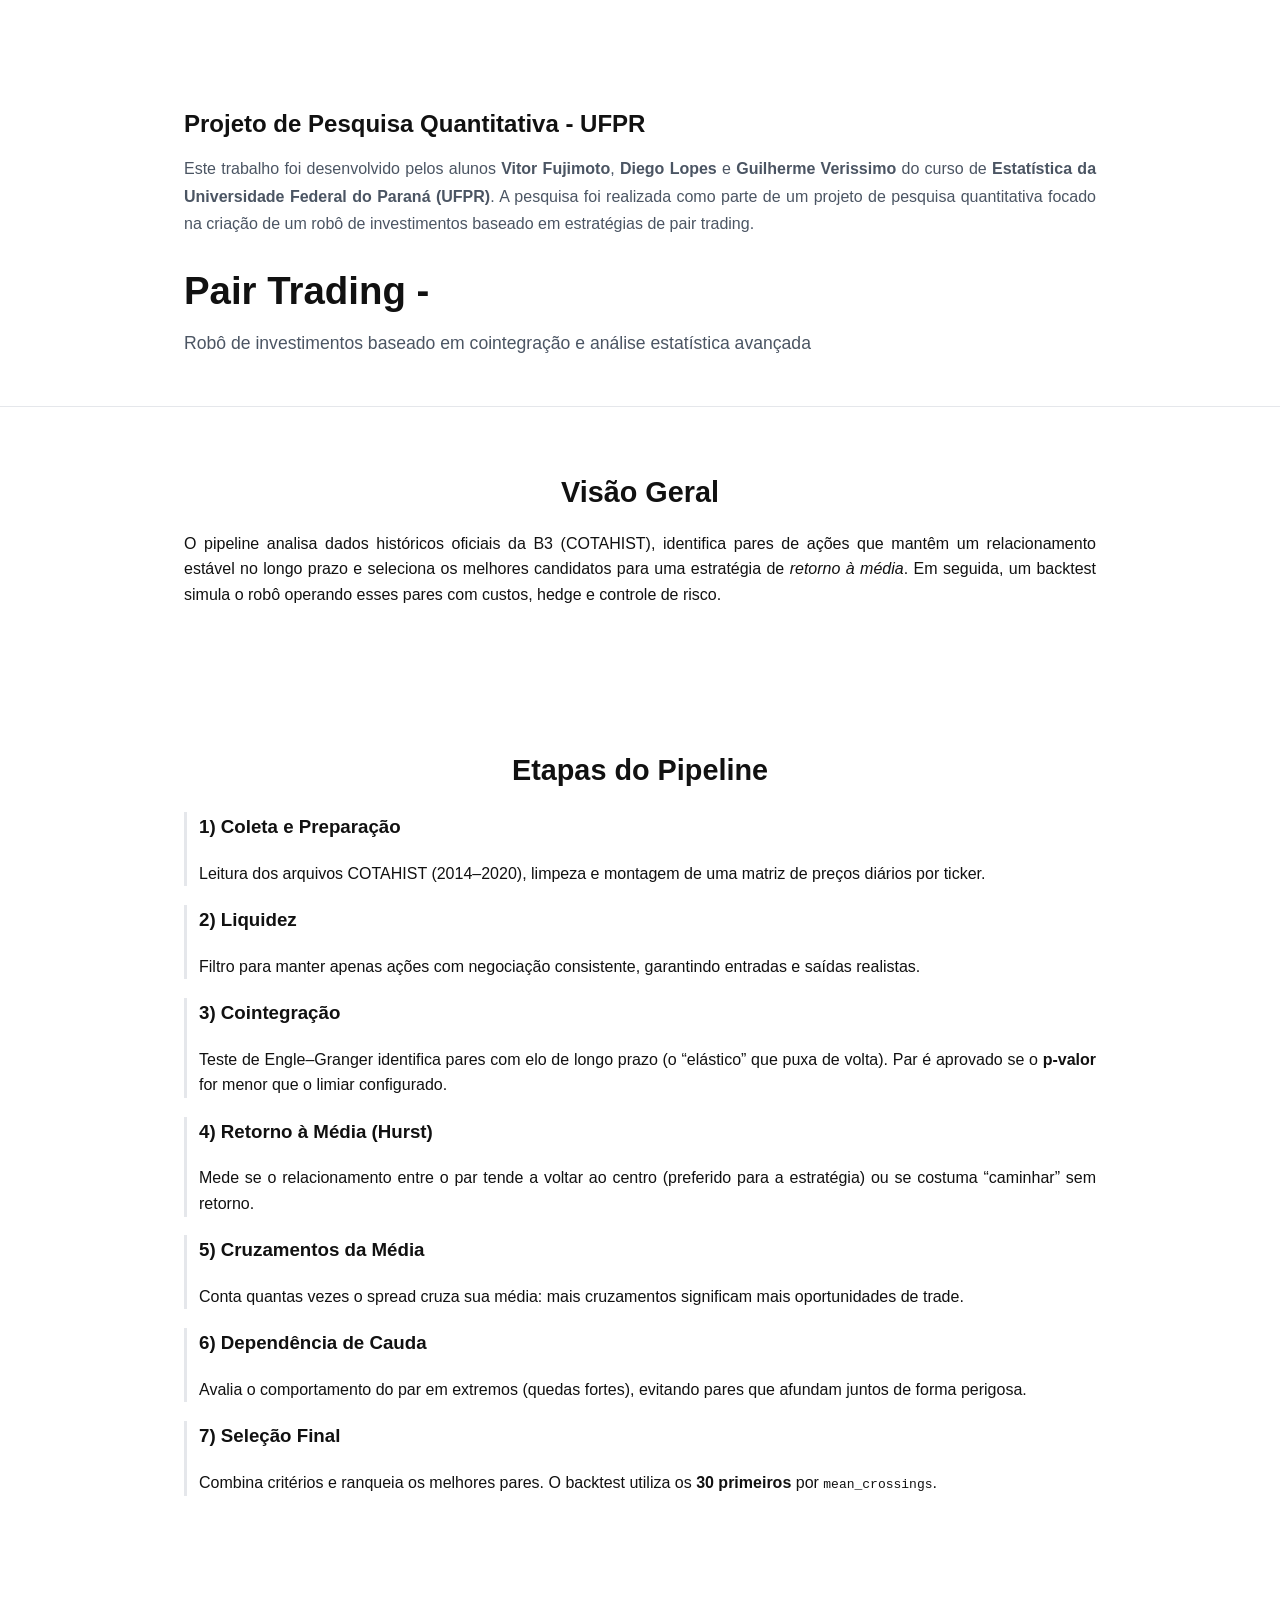
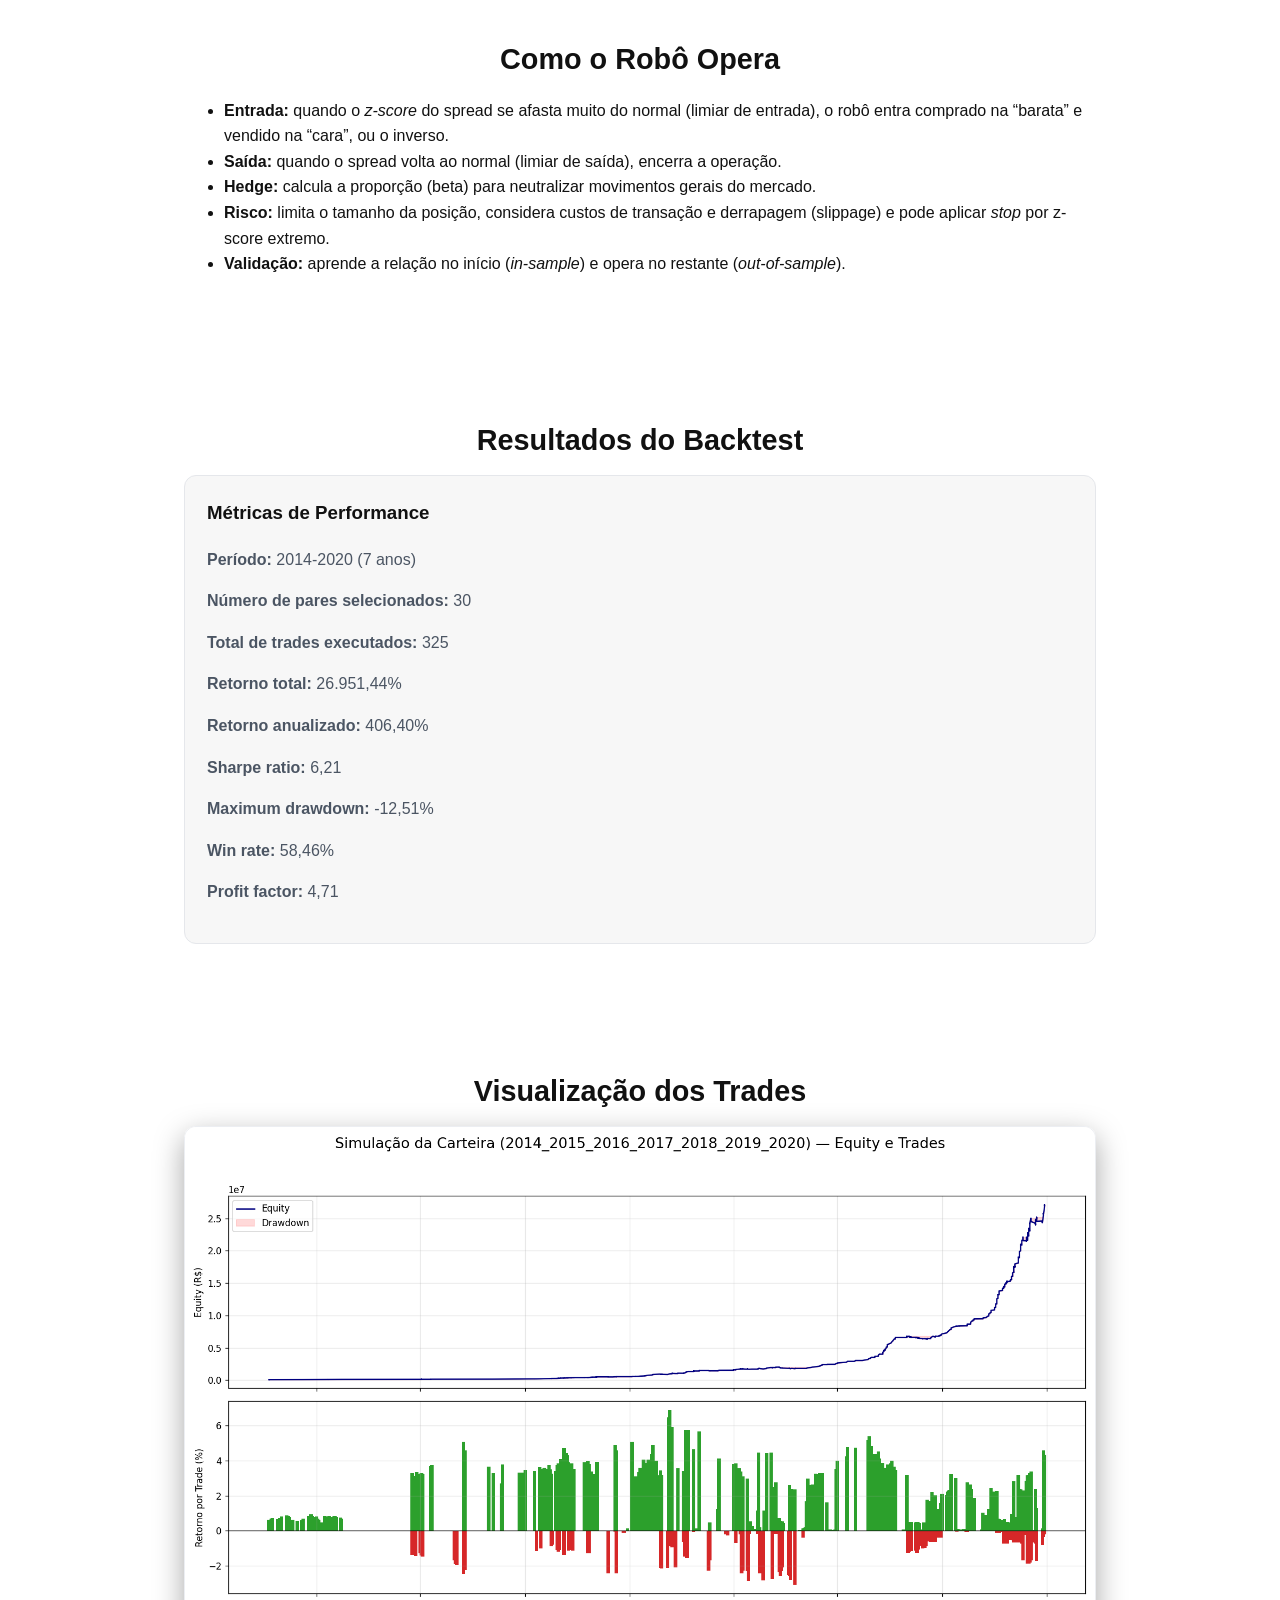
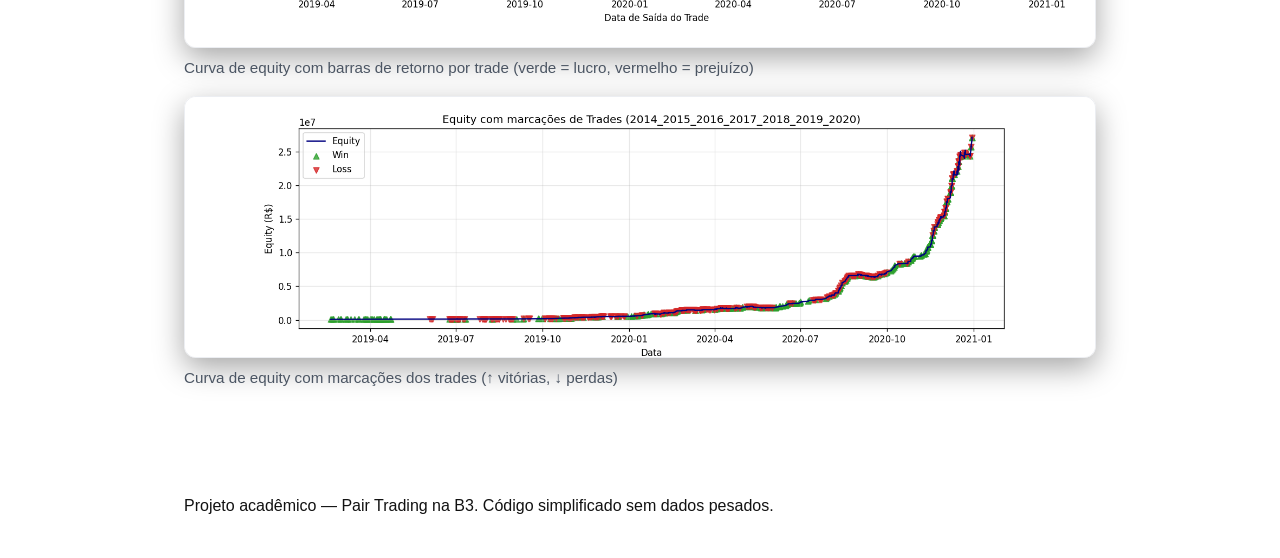
==== site/index.html @ 99803b83 "Publish site via GitHub Pages structure (root index -> site/)" ====
<!DOCTYPE html>
<html lang="pt-BR">
<head>
  <meta charset="UTF-8">
  <meta name="viewport" content="width=device-width, initial-scale=1.0">
  <title>Pair Trading - Estratégia Quantitativa</title>
  <link rel="stylesheet" href="styles.css">
</head>
<body>
  <!-- Hero -->
  <section class="hero">
    <div class="container">
      <div class="context-section reveal">
        <h2>Projeto de Pesquisa Quantitativa - UFPR</h2>
        <p>Este trabalho foi desenvolvido pelos alunos <strong>Vitor Fujimoto</strong>, <strong>Diego Lopes</strong> e <strong>Guilherme Verissimo</strong> do curso de <strong>Estatística da Universidade Federal do Paraná (UFPR)</strong>. A pesquisa foi realizada como parte de um projeto de pesquisa quantitativa focado na criação de um robô de investimentos baseado em estratégias de pair trading.</p>
      </div>
      
      <h1 class="main-title">Pair Trading - Estratégia Quantitativa</h1>
      <p class="subtitle">Robô de investimentos baseado em cointegração e análise estatística avançada</p>
      <!-- CTA removido: Ver Estratégia -->
      
      <!-- Métricas removidas da primeira sessão conforme solicitado -->
    </div>
  </section>

  <main>
    <section id="visao-geral" class="section">
      <div class="container">
        <h2>Visão Geral</h2>
        <p>O pipeline analisa dados históricos oficiais da B3 (COTAHIST), identifica pares de ações que mantêm um relacionamento estável no longo prazo e seleciona os melhores candidatos para uma estratégia de <em>retorno à média</em>. Em seguida, um backtest simula o robô operando esses pares com custos, hedge e controle de risco.</p>
      </div>
    </section>

    <section id="pipeline" class="section">
      <div class="container">
        <h2>Etapas do Pipeline</h2>
        <div class="steps">
          <div class="step">
            <h3>1) Coleta e Preparação</h3>
            <p>Leitura dos arquivos COTAHIST (2014–2020), limpeza e montagem de uma matriz de preços diários por ticker.</p>
          </div>
          <div class="step">
            <h3>2) Liquidez</h3>
            <p>Filtro para manter apenas ações com negociação consistente, garantindo entradas e saídas realistas.</p>
          </div>
          <div class="step">
            <h3>3) Cointegração</h3>
            <p>Teste de Engle–Granger identifica pares com elo de longo prazo (o “elástico” que puxa de volta). Par é aprovado se o <strong>p-valor</strong> for menor que o limiar configurado.</p>
          </div>
          <div class="step">
            <h3>4) Retorno à Média (Hurst)</h3>
            <p>Mede se o relacionamento entre o par tende a voltar ao centro (preferido para a estratégia) ou se costuma “caminhar” sem retorno.</p>
          </div>
          <div class="step">
            <h3>5) Cruzamentos da Média</h3>
            <p>Conta quantas vezes o spread cruza sua média: mais cruzamentos significam mais oportunidades de trade.</p>
          </div>
          <div class="step">
            <h3>6) Dependência de Cauda</h3>
            <p>Avalia o comportamento do par em extremos (quedas fortes), evitando pares que afundam juntos de forma perigosa.</p>
          </div>
          <div class="step">
            <h3>7) Seleção Final</h3>
            <p>Combina critérios e ranqueia os melhores pares. O backtest utiliza os <strong>30 primeiros</strong> por <code>mean_crossings</code>.</p>
          </div>
        </div>
      </div>
    </section>

    <section id="robô" class="section">
      <div class="container">
        <h2>Como o Robô Opera</h2>
        <ul class="bullets">
          <li><strong>Entrada:</strong> quando o <em>z-score</em> do spread se afasta muito do normal (limiar de entrada), o robô entra comprado na “barata” e vendido na “cara”, ou o inverso.</li>
          <li><strong>Saída:</strong> quando o spread volta ao normal (limiar de saída), encerra a operação.</li>
          <li><strong>Hedge:</strong> calcula a proporção (beta) para neutralizar movimentos gerais do mercado.</li>
          <li><strong>Risco:</strong> limita o tamanho da posição, considera custos de transação e derrapagem (slippage) e pode aplicar <em>stop</em> por z-score extremo.</li>
          <li><strong>Validação:</strong> aprende a relação no início (<em>in-sample</em>) e opera no restante (<em>out-of-sample</em>).</li>
        </ul>
      </div>
    </section>



    <!-- Resultados do Backtest (Carteira) -->
    <section class="section">
      <div class="container">
        <h2>Resultados do Backtest</h2>
        <div class="card reveal">
          <h3>Métricas de Performance</h3>
          <p><strong>Período:</strong> 2014-2020 (7 anos)</p>
          <p><strong>Número de pares selecionados:</strong> 30</p>
          <p><strong>Total de trades executados:</strong> 325</p>
          <p><strong>Retorno total:</strong> <span data-anim="metric">26.951,44%</span></p>
          <p><strong>Retorno anualizado:</strong> <span data-anim="metric">406,40%</span></p>
          <p><strong>Sharpe ratio:</strong> <span data-anim="metric">6,21</span></p>
          <p><strong>Maximum drawdown:</strong> <span data-anim="metric">-12,51%</span></p>
          <p><strong>Win rate:</strong> <span data-anim="metric">58,46%</span></p>
          <p><strong>Profit factor:</strong> <span data-anim="metric">4,71</span></p>
        </div>
      </div>
    </section>

    <!-- Gráficos -->
    <section id="graficos" class="section">
      <div class="container">
        <h2>Visualização dos Trades</h2>
        <div class="gallery">
          <figure class="reveal">
            <img src="assets/portfolio_equity_and_trades.png" alt="Curva de Equity com Retornos por Trade" class="lightbox-target">
            <figcaption>Curva de equity com barras de retorno por trade (verde = lucro, vermelho = prejuízo)</figcaption>
          </figure>
          <figure class="reveal">
            <img src="assets/portfolio_equity_marks.png" alt="Curva de Equity com Marcações de Trades" class="lightbox-target">
            <figcaption>Curva de equity com marcações dos trades (↑ vitórias, ↓ perdas)</figcaption>
          </figure>
        </div>
      </div>
    </section>


  </main>

  <footer class="footer">
    <div class="container">
      <p>Projeto acadêmico — Pair Trading na B3. Código simplificado sem dados pesados.</p>
    </div>
  </footer>

  <script src="script.js"></script>
</body>
</html>
---- site/styles.css ----
/* Base */
:root {
  --bg: #ffffff;
  --bg2: #ffffff;
  --text: #111111;
  --muted: #4b5563; /* cinza médio */
  --primary: #000000; /* preto */
  --accent: #000000; /* preto para detalhes */
  --card: #f7f7f7; /* cinza muito claro */
}

* { box-sizing: border-box; }
html, body { margin: 0; padding: 0; }
body {
  font-family: sans-serif;
  background: var(--bg);
  color: var(--text);
  line-height: 1.6;
}

.container {
  max-width: 960px; /* central mais estreito, estilo minimal */
  margin: 0 auto;
  padding: 24px;
}

/* Hero */
.hero {
  background: var(--bg);
  border-bottom: 1px solid #e5e7eb;
  padding: 40px 0;
}

/* Context Section */
.context-section {
  background: transparent;
  border: none;
  border-radius: 0;
  padding: 0;
  margin-bottom: 24px;
}
.context-section h2 {
  font-size: 1.5rem;
  margin: 0 0 12px;
  color: var(--text);
}
.context-section p {
  color: var(--muted);
  line-height: 1.7;
  margin: 0;
}

/* Main Title */
.main-title {
  font-size: 2.4rem;
  margin: 0 0 8px;
  color: var(--text);
  opacity: 0; /* Inicialmente invisível para o efeito typewriter */
  min-height: 1.2em; /* Evitar layout shift durante typewriter */
}

.subtitle { 
  color: var(--muted); 
  margin: 8px 0 24px; 
  font-size: 1.1rem;
}

.hero .cta {
  display: inline-block;
  padding: 10px 16px;
  background: #000;
  color: #fff;
  border-radius: 6px;
  text-decoration: none;
  font-weight: 600;
  margin-bottom: 24px;
  transition: opacity 0.2s ease;
}
.hero .cta:hover {
  opacity: 0.85;
}

.hero .metrics {
  display: grid;
  grid-template-columns: repeat(4, 1fr);
  gap: 16px;
  margin-top: 20px;
}
.hero .metric {
  background: rgba(11,19,43,0.65);
  border: 1px solid rgba(148,163,184,0.15);
  padding: 14px 16px;
  border-radius: 12px;
  transition: transform 0.3s ease, box-shadow 0.3s ease;
}
.hero .metric:hover {
  transform: translateY(-3px);
  box-shadow: 0 8px 20px rgba(0,0,0,0.3);
}
.hero .metric small { color: var(--muted); }
.hero .metric strong { font-size: 1.2rem; }

/* Sections */
.section { padding: 38px 0; }
.section h2 {
  font-size: 1.8rem; margin: 0 0 12px;
  color: var(--text);
  text-align: center; /* títulos centralizados */
}
.section .card {
  background: var(--card);
  border: 1px solid #e5e7eb;
  padding: 22px;
  border-radius: 12px;
}
.section p, .card p, .context-section p { text-align: justify; } /* textos justificados */
.step { border-left: 3px solid #e5e7eb; padding-left: 12px; margin: 10px 0; }
.reveal { opacity: 0; transform: translateY(12px); transition: all 0.6s ease; }
.reveal.visible { opacity: 1; transform: translateY(0); }

/* Gallery - full width images */
.gallery {
  display: grid;
  grid-template-columns: 1fr; /* single column full width */
  gap: 16px;
}
.gallery figure { margin: 0; }
.gallery img {
  width: 100%;
  height: auto;
  display: block;
  border-radius: 12px;
  border: 1px solid rgba(148,163,184,0.18);
  box-shadow: 0 10px 30px rgba(0,0,0,0.35);
}
.gallery figcaption { color: var(--muted); font-size: 0.95rem; margin-top: 8px; }

/* Lightbox */
.lightbox {
  position: fixed; inset: 0; background: rgba(0,0,0,0.75);
  display: none; align-items: center; justify-content: center;
  z-index: 1000;
}
.lightbox.show { display: flex; }
.lightbox img { max-width: 92vw; max-height: 92vh; border-radius: 12px; }
.lightbox .close {
  position: absolute; top: 24px; right: 24px; font-size: 22px;
  color: #fff; cursor: pointer; user-select: none;
}

/* Progress bar */
.progress {
  position: fixed; top: 0; left: 0; height: 2px; width: 0;
  background: #000;
  z-index: 1001;
}

/* Theme toggle */
.theme-toggle {
  position: fixed; right: 24px; bottom: 24px;
  background: rgba(11,19,43,0.65);
  border: 1px solid rgba(148,163,184,0.25);
  color: var(--text);
  padding: 8px 10px; border-radius: 8px; cursor: pointer;
}

/* Cards */
.card h3 { margin-top: 0; }
.card p { color: var(--muted); }

/* Dark mode */
body.dark {
  --bg: #0a0f1f;
  --bg2: #0a0e1a;
  --text: #e5e7eb;
  --muted: #93a1b1;
  --primary: #22c55e;
  --accent: #60a5fa;
  --card: #0b132b;
}

/* Responsive */
@media (max-width: 880px) {
  .hero .metrics { grid-template-columns: repeat(2, 1fr); }
}
@media (max-width: 520px) {
  .hero .metrics { grid-template-columns: 1fr; }
}
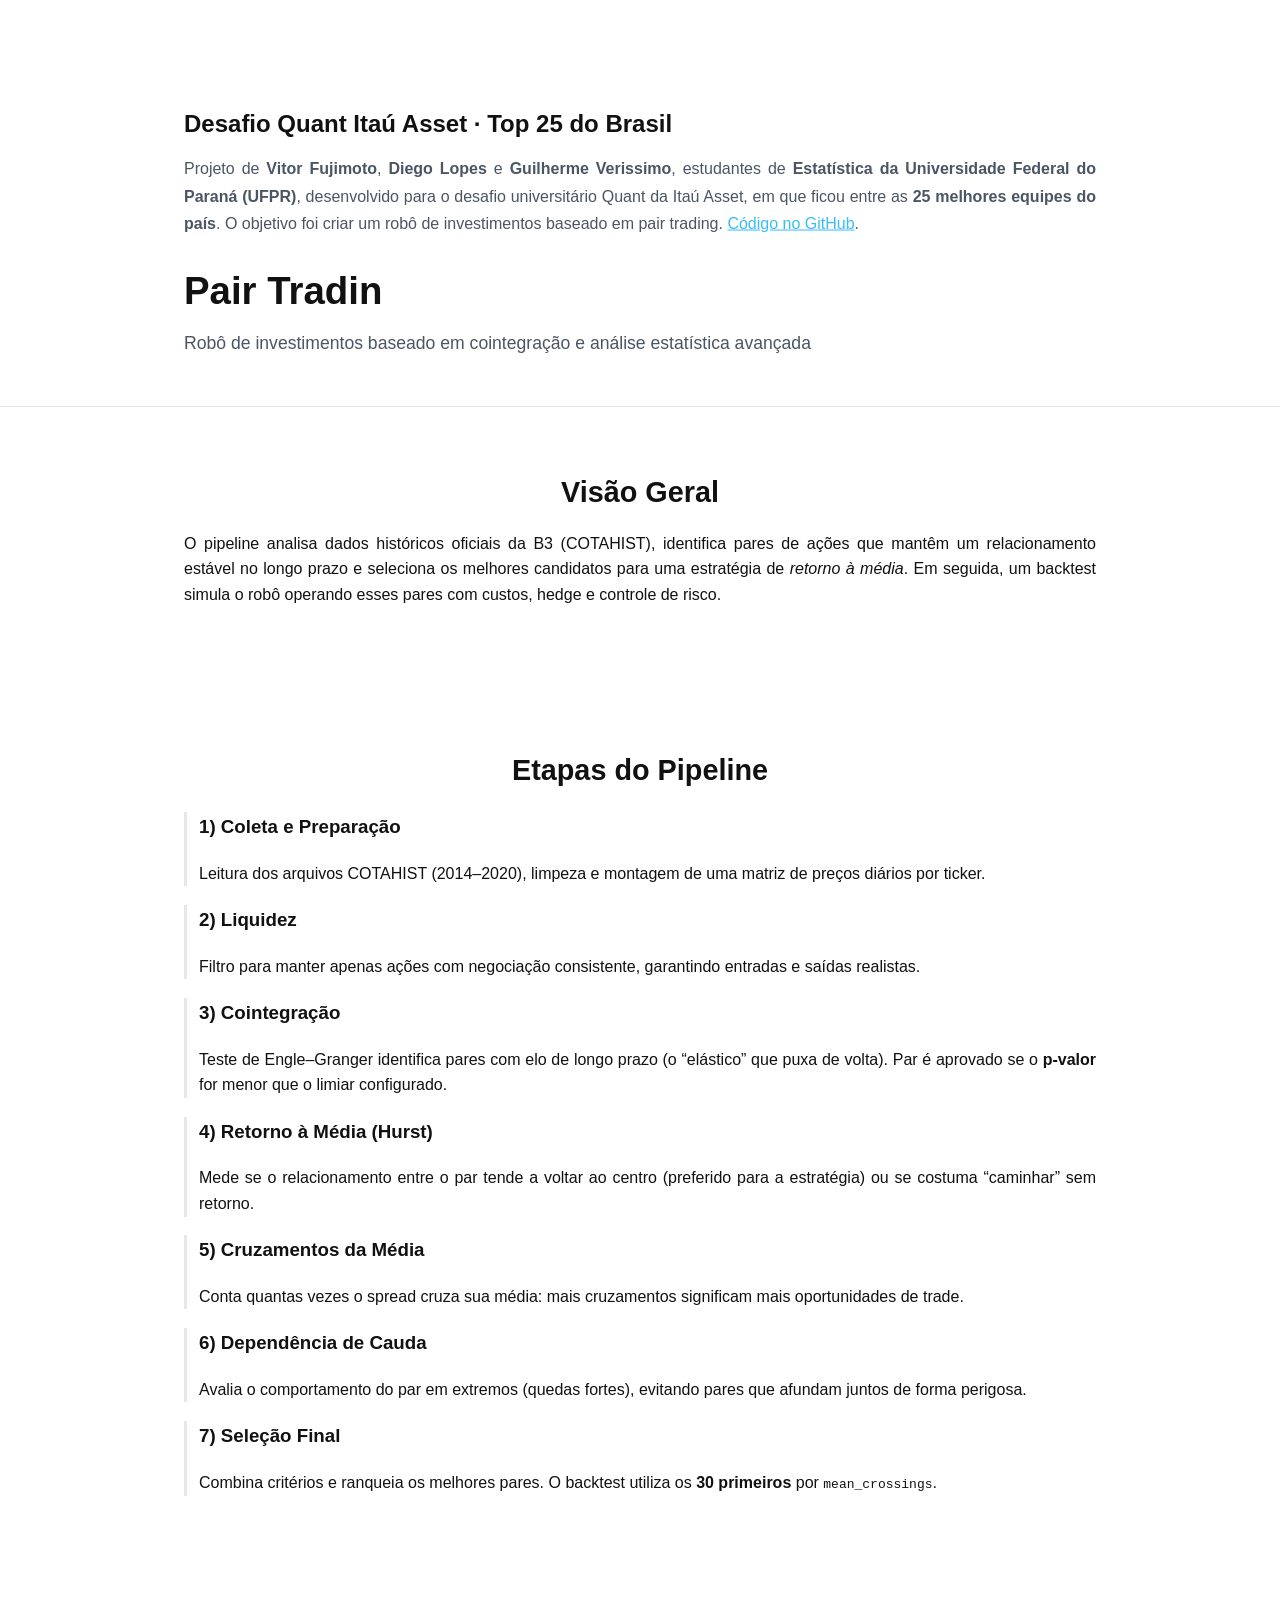
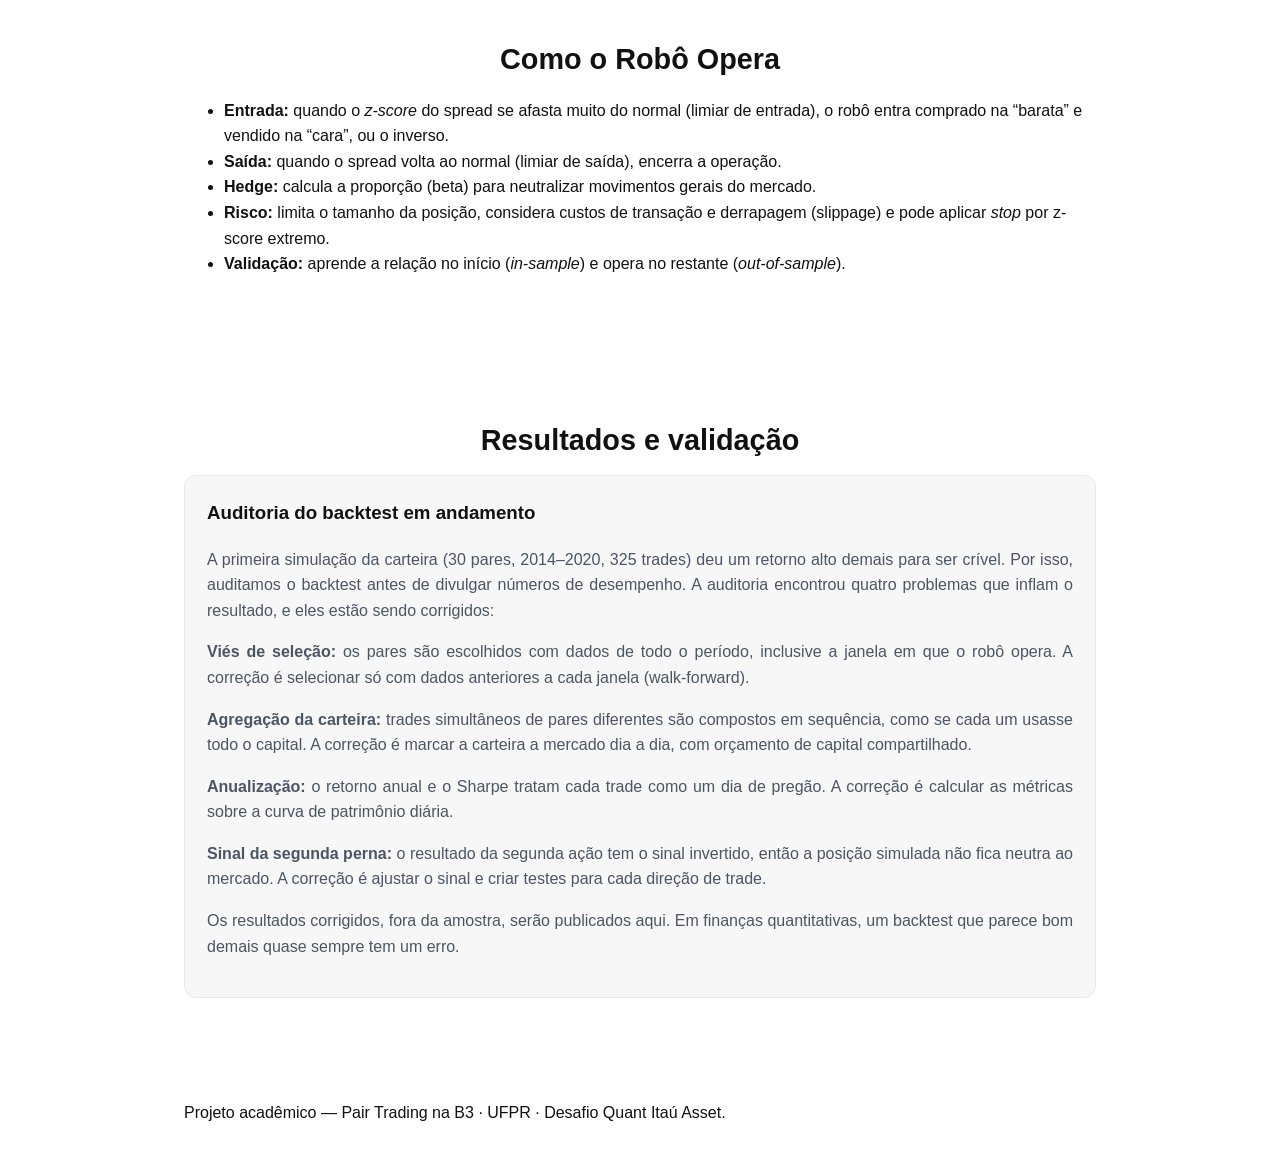
==== commit acad2148: "Rewrite README in English, credit Itaú Asset Quant challenge and document backtest audit - Remove in" ====
--- a/site/index.html
+++ b/site/index.html
@@ -11,8 +11,8 @@
   <section class="hero">
     <div class="container">
       <div class="context-section reveal">
-        <h2>Projeto de Pesquisa Quantitativa - UFPR</h2>
-        <p>Este trabalho foi desenvolvido pelos alunos <strong>Vitor Fujimoto</strong>, <strong>Diego Lopes</strong> e <strong>Guilherme Verissimo</strong> do curso de <strong>Estatística da Universidade Federal do Paraná (UFPR)</strong>. A pesquisa foi realizada como parte de um projeto de pesquisa quantitativa focado na criação de um robô de investimentos baseado em estratégias de pair trading.</p>
+        <h2>Desafio Quant Itaú Asset · Top 25 do Brasil</h2>
+        <p>Projeto de <strong>Vitor Fujimoto</strong>, <strong>Diego Lopes</strong> e <strong>Guilherme Verissimo</strong>, estudantes de <strong>Estatística da Universidade Federal do Paraná (UFPR)</strong>, desenvolvido para o desafio universitário Quant da Itaú Asset, em que ficou entre as <strong>25 melhores equipes do país</strong>. O objetivo foi criar um robô de investimentos baseado em pair trading. <a href="https://github.com/fujimoto01/pair-trading" style="color:#38bdf8">Código no GitHub</a>.</p>
       </div>
       
       <h1 class="main-title">Pair Trading - Estratégia Quantitativa</h1>
@@ -82,48 +82,27 @@
 
 
 
-    <!-- Resultados do Backtest (Carteira) -->
+    <!-- Resultados e validação -->
     <section class="section">
       <div class="container">
-        <h2>Resultados do Backtest</h2>
+        <h2>Resultados e validação</h2>
         <div class="card reveal">
-          <h3>Métricas de Performance</h3>
-          <p><strong>Período:</strong> 2014-2020 (7 anos)</p>
-          <p><strong>Número de pares selecionados:</strong> 30</p>
-          <p><strong>Total de trades executados:</strong> 325</p>
-          <p><strong>Retorno total:</strong> <span data-anim="metric">26.951,44%</span></p>
-          <p><strong>Retorno anualizado:</strong> <span data-anim="metric">406,40%</span></p>
-          <p><strong>Sharpe ratio:</strong> <span data-anim="metric">6,21</span></p>
-          <p><strong>Maximum drawdown:</strong> <span data-anim="metric">-12,51%</span></p>
-          <p><strong>Win rate:</strong> <span data-anim="metric">58,46%</span></p>
-          <p><strong>Profit factor:</strong> <span data-anim="metric">4,71</span></p>
+          <h3>Auditoria do backtest em andamento</h3>
+          <p>A primeira simulação da carteira (30 pares, 2014–2020, 325 trades) deu um retorno alto demais para ser crível. Por isso, auditamos o backtest antes de divulgar números de desempenho. A auditoria encontrou quatro problemas que inflam o resultado, e eles estão sendo corrigidos:</p>
+          <p><strong>Viés de seleção:</strong> os pares são escolhidos com dados de todo o período, inclusive a janela em que o robô opera. A correção é selecionar só com dados anteriores a cada janela (walk-forward).</p>
+          <p><strong>Agregação da carteira:</strong> trades simultâneos de pares diferentes são compostos em sequência, como se cada um usasse todo o capital. A correção é marcar a carteira a mercado dia a dia, com orçamento de capital compartilhado.</p>
+          <p><strong>Anualização:</strong> o retorno anual e o Sharpe tratam cada trade como um dia de pregão. A correção é calcular as métricas sobre a curva de patrimônio diária.</p>
+          <p><strong>Sinal da segunda perna:</strong> o resultado da segunda ação tem o sinal invertido, então a posição simulada não fica neutra ao mercado. A correção é ajustar o sinal e criar testes para cada direção de trade.</p>
+          <p>Os resultados corrigidos, fora da amostra, serão publicados aqui. Em finanças quantitativas, um backtest que parece bom demais quase sempre tem um erro.</p>
         </div>
       </div>
     </section>
-
-    <!-- Gráficos -->
-    <section id="graficos" class="section">
-      <div class="container">
-        <h2>Visualização dos Trades</h2>
-        <div class="gallery">
-          <figure class="reveal">
-            <img src="assets/portfolio_equity_and_trades.png" alt="Curva de Equity com Retornos por Trade" class="lightbox-target">
-            <figcaption>Curva de equity com barras de retorno por trade (verde = lucro, vermelho = prejuízo)</figcaption>
-          </figure>
-          <figure class="reveal">
-            <img src="assets/portfolio_equity_marks.png" alt="Curva de Equity com Marcações de Trades" class="lightbox-target">
-            <figcaption>Curva de equity com marcações dos trades (↑ vitórias, ↓ perdas)</figcaption>
-          </figure>
-        </div>
-      </div>
-    </section>
-
 
   </main>
 
   <footer class="footer">
     <div class="container">
-      <p>Projeto acadêmico — Pair Trading na B3. Código simplificado sem dados pesados.</p>
+      <p>Projeto acadêmico — Pair Trading na B3 · UFPR · Desafio Quant Itaú Asset.</p>
     </div>
   </footer>
 
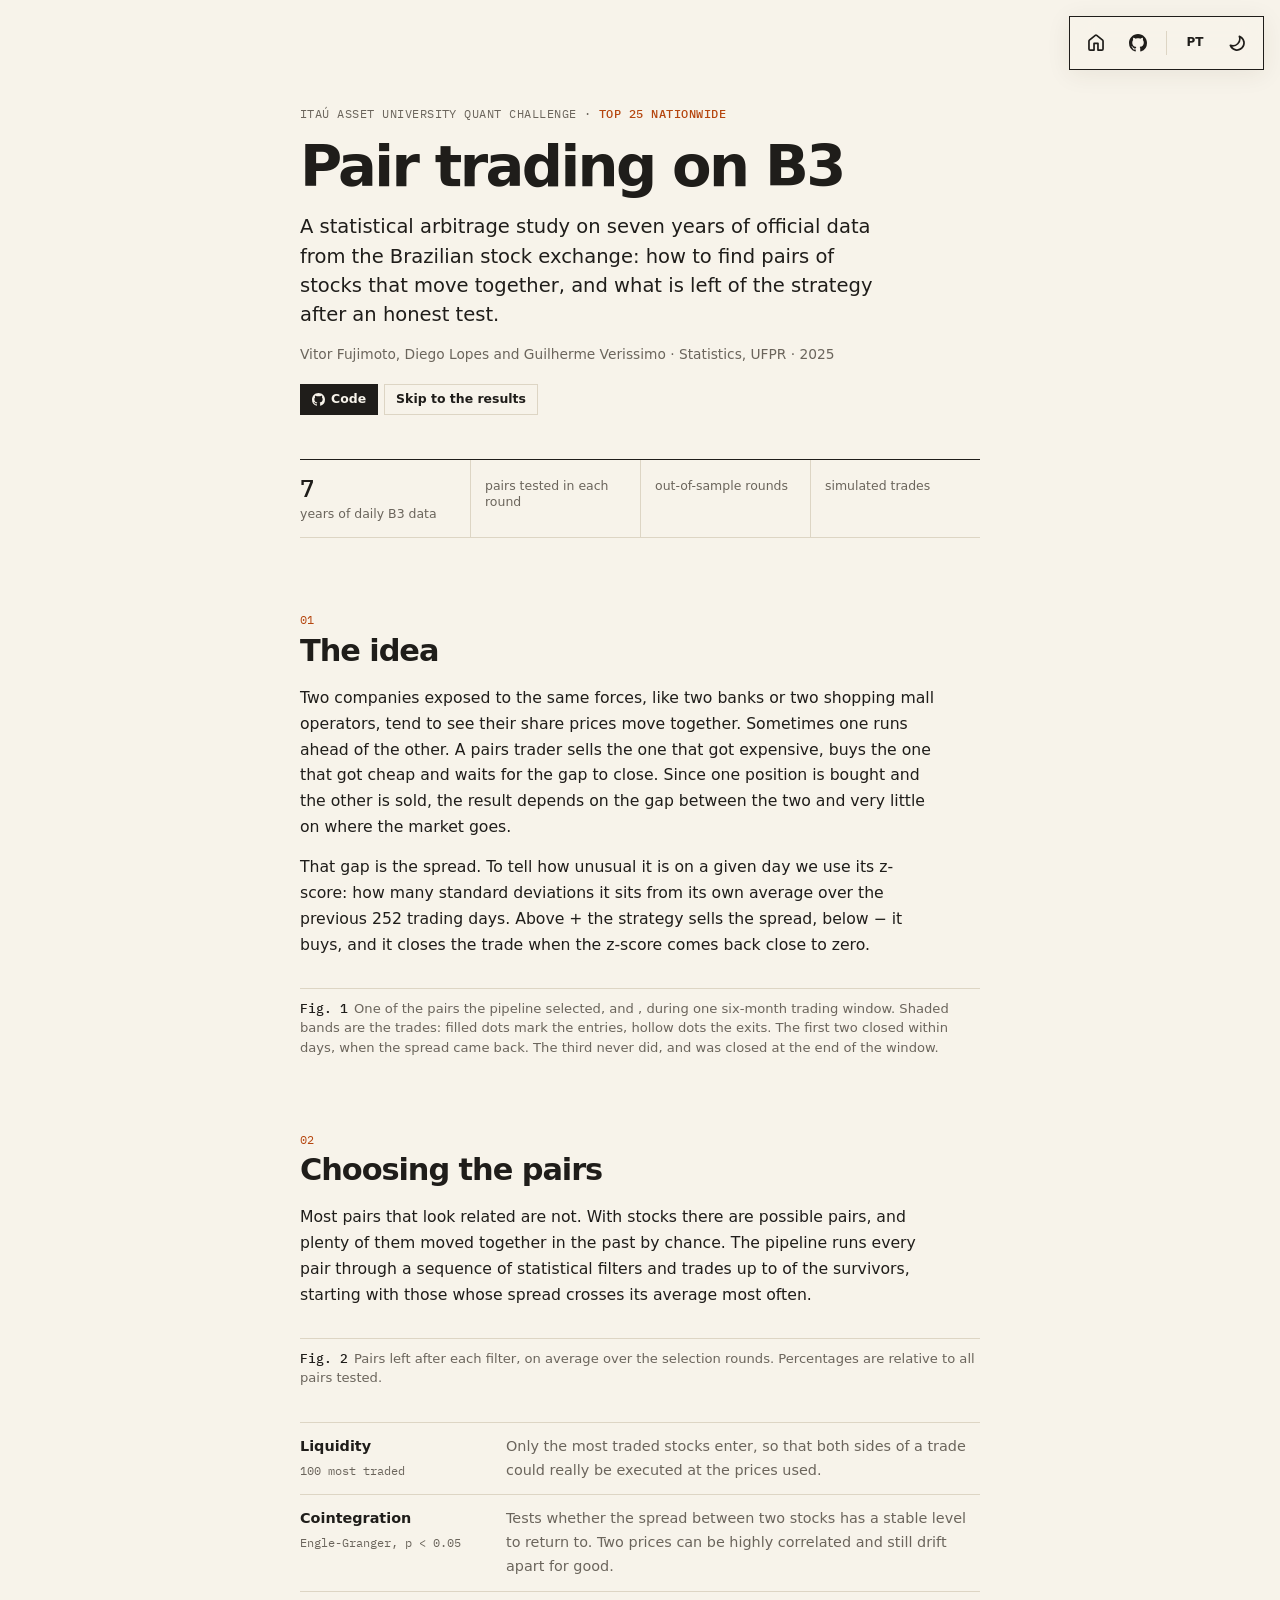
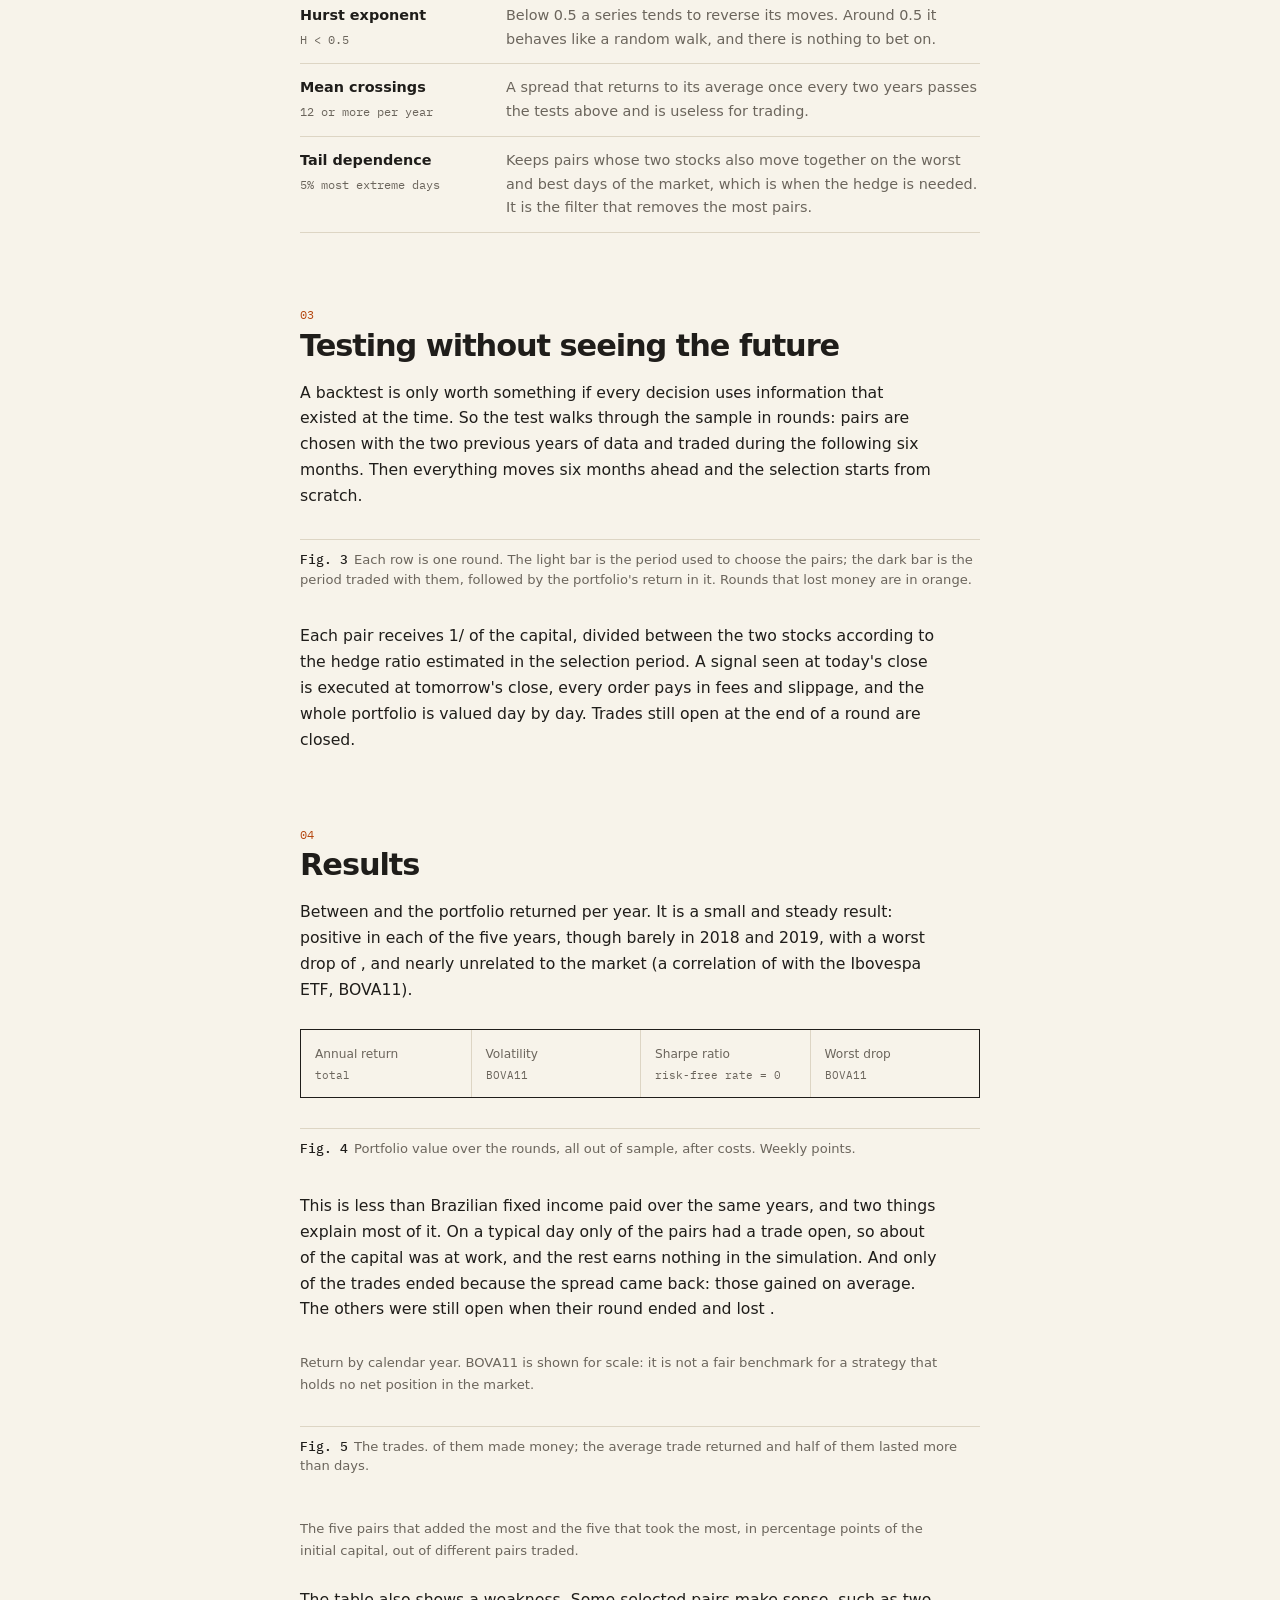
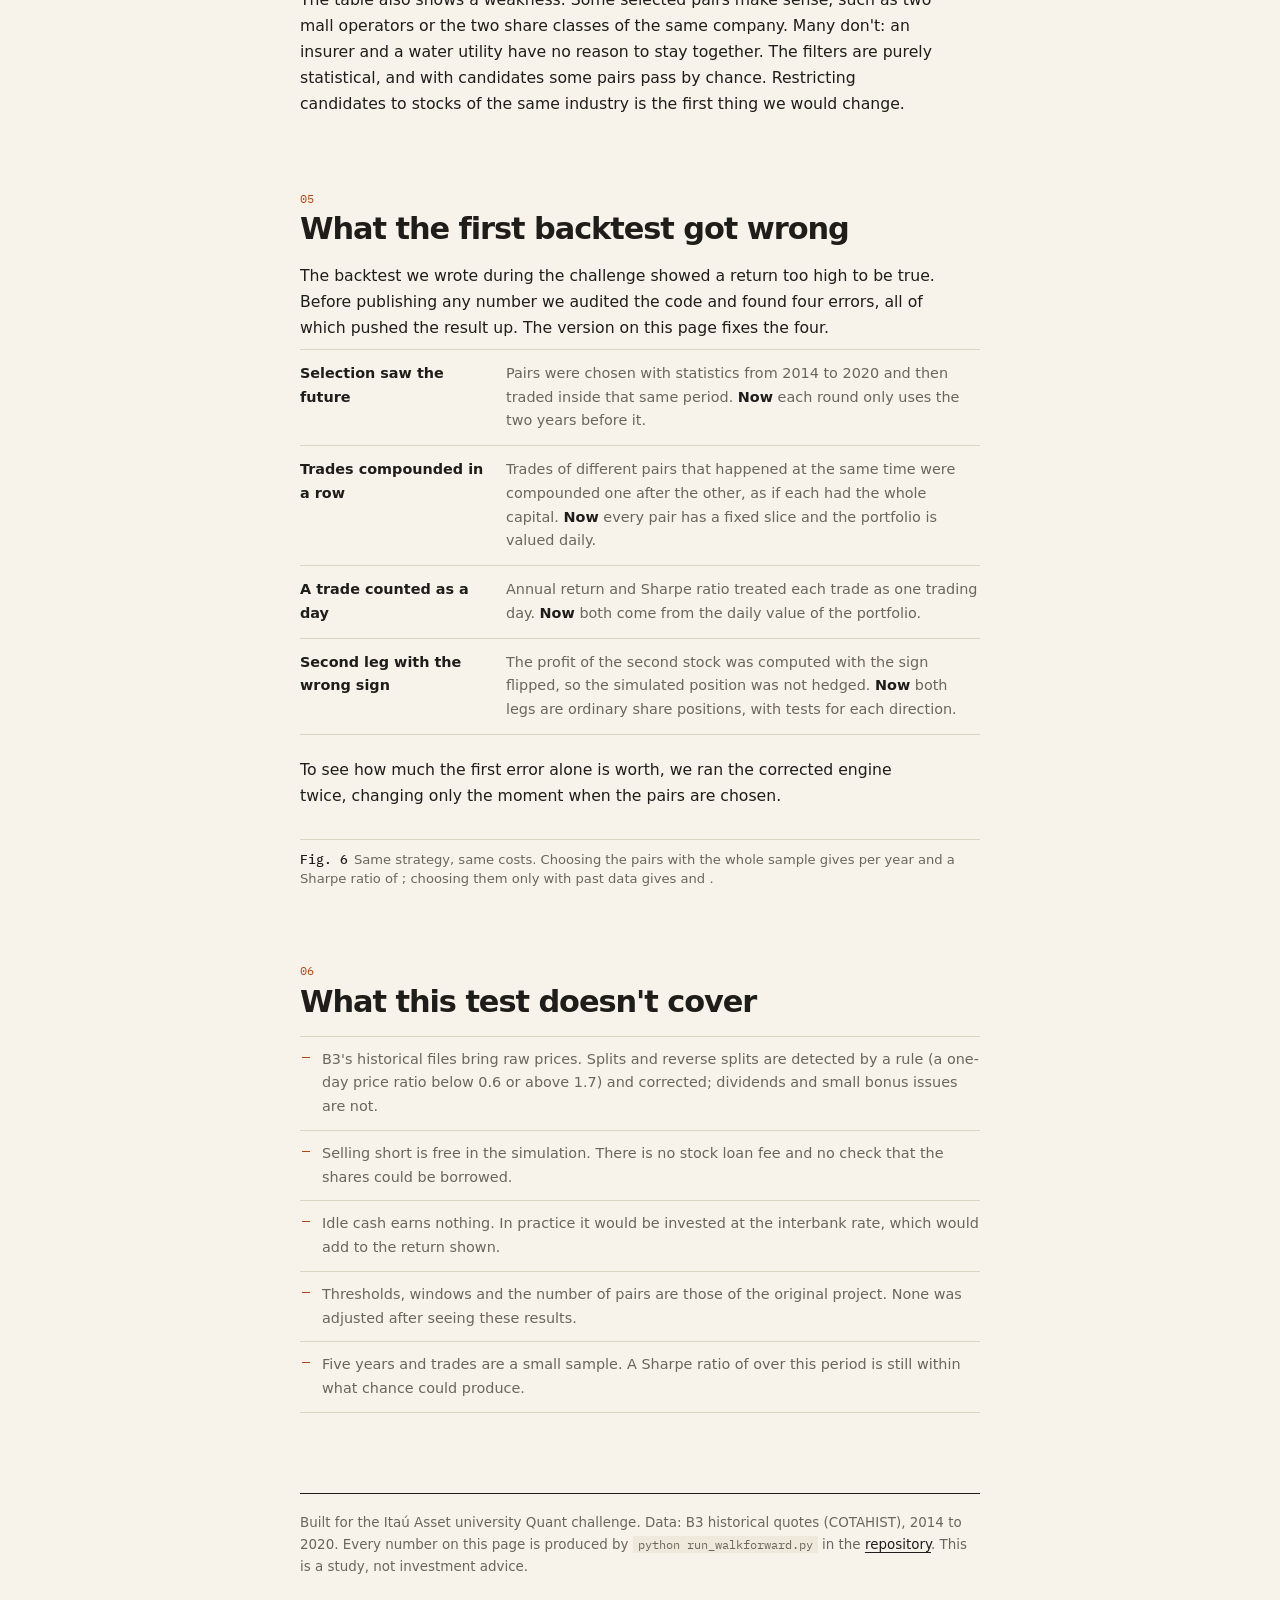
==== commit 8abbe71c: "Walk-forward backtest and redesigned project page Replace the first backtester with a walk-forward o" ====
--- a/site/index.html
+++ b/site/index.html
@@ -1,111 +1,12 @@
 <!DOCTYPE html>
-<html lang="pt-BR">
+<html lang="en">
 <head>
   <meta charset="UTF-8">
-  <meta name="viewport" content="width=device-width, initial-scale=1.0">
-  <title>Pair Trading - Estratégia Quantitativa</title>
-  <link rel="stylesheet" href="styles.css">
+  <meta http-equiv="refresh" content="0; url=../">
+  <link rel="canonical" href="../">
+  <title>Pair trading on B3</title>
 </head>
 <body>
-  <!-- Hero -->
-  <section class="hero">
-    <div class="container">
-      <div class="context-section reveal">
-        <h2>Desafio Quant Itaú Asset · Top 25 do Brasil</h2>
-        <p>Projeto de <strong>Vitor Fujimoto</strong>, <strong>Diego Lopes</strong> e <strong>Guilherme Verissimo</strong>, estudantes de <strong>Estatística da Universidade Federal do Paraná (UFPR)</strong>, desenvolvido para o desafio universitário Quant da Itaú Asset, em que ficou entre as <strong>25 melhores equipes do país</strong>. O objetivo foi criar um robô de investimentos baseado em pair trading. <a href="https://github.com/fujimoto01/pair-trading" style="color:#38bdf8">Código no GitHub</a>.</p>
-      </div>
-      
-      <h1 class="main-title">Pair Trading - Estratégia Quantitativa</h1>
-      <p class="subtitle">Robô de investimentos baseado em cointegração e análise estatística avançada</p>
-      <!-- CTA removido: Ver Estratégia -->
-      
-      <!-- Métricas removidas da primeira sessão conforme solicitado -->
-    </div>
-  </section>
-
-  <main>
-    <section id="visao-geral" class="section">
-      <div class="container">
-        <h2>Visão Geral</h2>
-        <p>O pipeline analisa dados históricos oficiais da B3 (COTAHIST), identifica pares de ações que mantêm um relacionamento estável no longo prazo e seleciona os melhores candidatos para uma estratégia de <em>retorno à média</em>. Em seguida, um backtest simula o robô operando esses pares com custos, hedge e controle de risco.</p>
-      </div>
-    </section>
-
-    <section id="pipeline" class="section">
-      <div class="container">
-        <h2>Etapas do Pipeline</h2>
-        <div class="steps">
-          <div class="step">
-            <h3>1) Coleta e Preparação</h3>
-            <p>Leitura dos arquivos COTAHIST (2014–2020), limpeza e montagem de uma matriz de preços diários por ticker.</p>
-          </div>
-          <div class="step">
-            <h3>2) Liquidez</h3>
-            <p>Filtro para manter apenas ações com negociação consistente, garantindo entradas e saídas realistas.</p>
-          </div>
-          <div class="step">
-            <h3>3) Cointegração</h3>
-            <p>Teste de Engle–Granger identifica pares com elo de longo prazo (o “elástico” que puxa de volta). Par é aprovado se o <strong>p-valor</strong> for menor que o limiar configurado.</p>
-          </div>
-          <div class="step">
-            <h3>4) Retorno à Média (Hurst)</h3>
-            <p>Mede se o relacionamento entre o par tende a voltar ao centro (preferido para a estratégia) ou se costuma “caminhar” sem retorno.</p>
-          </div>
-          <div class="step">
-            <h3>5) Cruzamentos da Média</h3>
-            <p>Conta quantas vezes o spread cruza sua média: mais cruzamentos significam mais oportunidades de trade.</p>
-          </div>
-          <div class="step">
-            <h3>6) Dependência de Cauda</h3>
-            <p>Avalia o comportamento do par em extremos (quedas fortes), evitando pares que afundam juntos de forma perigosa.</p>
-          </div>
-          <div class="step">
-            <h3>7) Seleção Final</h3>
-            <p>Combina critérios e ranqueia os melhores pares. O backtest utiliza os <strong>30 primeiros</strong> por <code>mean_crossings</code>.</p>
-          </div>
-        </div>
-      </div>
-    </section>
-
-    <section id="robô" class="section">
-      <div class="container">
-        <h2>Como o Robô Opera</h2>
-        <ul class="bullets">
-          <li><strong>Entrada:</strong> quando o <em>z-score</em> do spread se afasta muito do normal (limiar de entrada), o robô entra comprado na “barata” e vendido na “cara”, ou o inverso.</li>
-          <li><strong>Saída:</strong> quando o spread volta ao normal (limiar de saída), encerra a operação.</li>
-          <li><strong>Hedge:</strong> calcula a proporção (beta) para neutralizar movimentos gerais do mercado.</li>
-          <li><strong>Risco:</strong> limita o tamanho da posição, considera custos de transação e derrapagem (slippage) e pode aplicar <em>stop</em> por z-score extremo.</li>
-          <li><strong>Validação:</strong> aprende a relação no início (<em>in-sample</em>) e opera no restante (<em>out-of-sample</em>).</li>
-        </ul>
-      </div>
-    </section>
-
-
-
-    <!-- Resultados e validação -->
-    <section class="section">
-      <div class="container">
-        <h2>Resultados e validação</h2>
-        <div class="card reveal">
-          <h3>Auditoria do backtest em andamento</h3>
-          <p>A primeira simulação da carteira (30 pares, 2014–2020, 325 trades) deu um retorno alto demais para ser crível. Por isso, auditamos o backtest antes de divulgar números de desempenho. A auditoria encontrou quatro problemas que inflam o resultado, e eles estão sendo corrigidos:</p>
-          <p><strong>Viés de seleção:</strong> os pares são escolhidos com dados de todo o período, inclusive a janela em que o robô opera. A correção é selecionar só com dados anteriores a cada janela (walk-forward).</p>
-          <p><strong>Agregação da carteira:</strong> trades simultâneos de pares diferentes são compostos em sequência, como se cada um usasse todo o capital. A correção é marcar a carteira a mercado dia a dia, com orçamento de capital compartilhado.</p>
-          <p><strong>Anualização:</strong> o retorno anual e o Sharpe tratam cada trade como um dia de pregão. A correção é calcular as métricas sobre a curva de patrimônio diária.</p>
-          <p><strong>Sinal da segunda perna:</strong> o resultado da segunda ação tem o sinal invertido, então a posição simulada não fica neutra ao mercado. A correção é ajustar o sinal e criar testes para cada direção de trade.</p>
-          <p>Os resultados corrigidos, fora da amostra, serão publicados aqui. Em finanças quantitativas, um backtest que parece bom demais quase sempre tem um erro.</p>
-        </div>
-      </div>
-    </section>
-
-  </main>
-
-  <footer class="footer">
-    <div class="container">
-      <p>Projeto acadêmico — Pair Trading na B3 · UFPR · Desafio Quant Itaú Asset.</p>
-    </div>
-  </footer>
-
-  <script src="script.js"></script>
+  <a href="../">Pair trading on B3</a>
 </body>
-</html>+</html>
